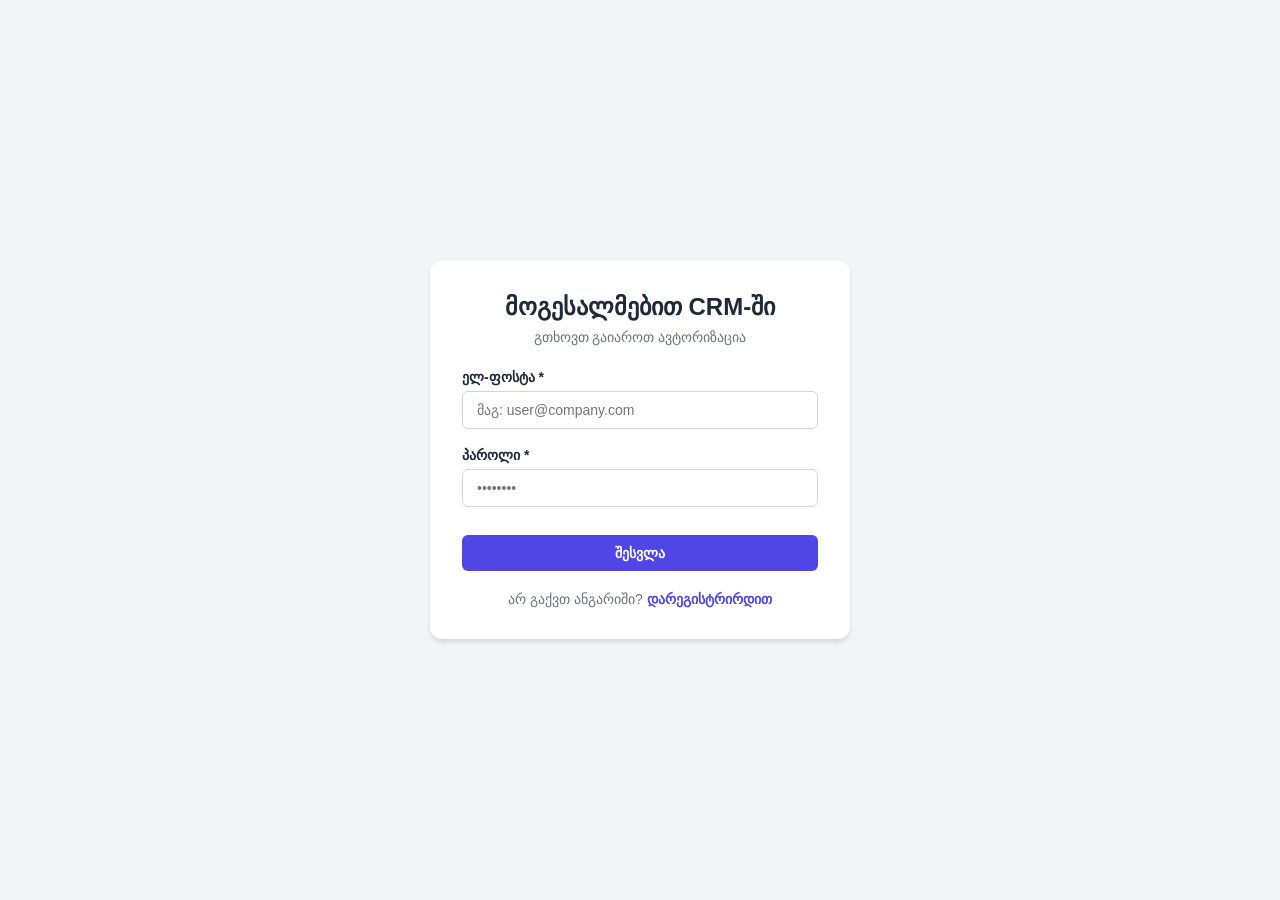
==== dashboard.html @ 5a61104a "Initial commit: Complete CRM System (day 1-5)" ====
<!DOCTYPE html>
<html lang="ka">
<head>
    <meta charset="UTF-8">
    <meta name="viewport" content="width=device-width, initial-scale=1.0">
    <title>CRM - დეშბორდი</title>
    <link rel="stylesheet" href="./css/style.css">
    <script src="./js/guard.js"></script>
</head>
<body>

    <!-- Navbar -->
    <header class="navbar">
        <div class="navbar-container">
            <h1 class="logo">CRM System</h1>
            <button onclick="logout()" class="btn btn-secondary">გასვლა</button>
        </div>
    </header>

    <!-- Main Content -->
    <main class="container">
        
        <!-- Header & Top Actions -->
        <div class="page-header flex-between">
            <h2>კლიენტების ბაზა</h2>
            <div class="action-buttons">
                <button id="reset-data-btn" class="btn btn-secondary" title="მონაცემთა საწყის მდგომარეობაში დაბრუნება">🔄 აღდგენა</button>
                <button id="export-csv-btn" class="btn btn-secondary">📥 CSV ექსპორტი</button>
                <button id="open-add-modal-btn" class="btn btn-primary">+ ახალი კლიენტი</button>
            </div>
        </div>

        <!-- Dashboard Stats Cards (სტატისტიკის ვიჯეტები) -->
        <div class="stats-grid">
            <div class="stat-card">
                <span class="stat-title">სულ კლიენტები</span>
                <span id="stat-total" class="stat-value">0</span>
            </div>
            <div class="stat-card stat-card-active">
                <span class="stat-title">Active</span>
                <span id="stat-active" class="stat-value">0</span>
            </div>
            <div class="stat-card stat-card-lead">
                <span class="stat-title">Lead</span>
                <span id="stat-lead" class="stat-value">0</span>
            </div>
            <div class="stat-card stat-card-inactive">
                <span class="stat-title">Inactive</span>
                <span id="stat-inactive" class="stat-value">0</span>
            </div>
        </div>

        <!-- Filter Bar -->
        <div class="filter-bar">
            <div class="search-box">
                <input type="text" id="search-input" placeholder="ძებნა სახელით ან ელ-ფოსტით...">
            </div>
            
            <div class="filter-box">
                <select id="status-filter" aria-label="სტატუსით ფილტრაცია">
                    <option value="all">ყველა სტატუსი</option>
                    <option value="Active">Active</option>
                    <option value="Lead">Lead</option>
                    <option value="Inactive">Inactive</option>
                </select>
            </div>
        </div>

        <!-- Loader -->
        <div id="loader" class="loader">
            <div class="spinner"></div>
            <p>მონაცემები იტვირთება...</p>
        </div>

        <!-- Table -->
        <div class="table-responsive">
            <table class="clients-table">
                <thead>
                    <tr>
                        <th class="sortable" data-sort="name">სახელი / გვარი <span class="sort-icon">⇅</span></th>
                        <th class="sortable" data-sort="email">ელ-ფოსტა <span class="sort-icon">⇅</span></th>
                        <th>ტელეფონი</th>
                        <th class="sortable" data-sort="company">კომპანია <span class="sort-icon">⇅</span></th>
                        <th class="sortable" data-sort="status">სტატუსი <span class="sort-icon">⇅</span></th>
                        <th>მოქმედება</th>
                    </tr>
                </thead>
                <tbody id="clients-tbody"></tbody>
            </table>
        </div>

        <!-- Pagination Bar -->
        <div class="pagination-container">
            <div class="pagination-info" id="pagination-info">
                გამოჩენილია 0-0 / 0-დან
            </div>
            <div class="pagination-controls">
                <button id="prev-page-btn" class="btn btn-small btn-secondary" disabled>◀ წინა</button>
                <span id="page-numbers" class="page-numbers"></span>
                <button id="next-page-btn" class="btn btn-small btn-secondary" disabled>შემდეგი ▶</button>
            </div>
        </div>

    </main>

    <!-- Modal (კლიენტის დამატება / რედაქტირება) -->
    <div id="client-modal" class="modal-overlay">
        <div class="modal-content">
            <div class="modal-header">
                <h3 id="modal-title">ახალი კლიენტის დამატება</h3>
                <button id="close-modal-btn" class="close-btn">&times;</button>
            </div>

            <form id="client-form" novalidate>
                <input type="hidden" id="client-id">

                <div class="form-group">
                    <label for="client-name">სრული სახელი *</label>
                    <input type="text" id="client-name" placeholder="გიორგი ბერიძე">
                </div>

                <div class="form-group">
                    <label for="client-email">ელ-ფოსტა *</label>
                    <input type="email" id="client-email" placeholder="giorgi@gmail.com">
                </div>

                <div class="form-group">
                    <label for="client-phone">ტელეფონი *</label>
                    <input type="text" id="client-phone" placeholder="599123456">
                </div>

                <div class="form-group">
                    <label for="client-company">კომპანია</label>
                    <input type="text" id="client-company" placeholder="შპს კომპანია">
                </div>

                <div class="form-group">
                    <label for="client-status">სტატუსი *</label>
                    <select id="client-status">
                        <option value="Active">Active</option>
                        <option value="Lead">Lead</option>
                        <option value="Inactive">Inactive</option>
                    </select>
                </div>

                <div class="modal-footer">
                    <button type="button" id="cancel-modal-btn" class="btn btn-secondary">გაუქმება</button>
                    <button type="submit" class="btn btn-primary">შენახვა</button>
                </div>
            </form>
        </div>
    </div>

    <!-- Toast Notifications Container -->
    <div id="toast-container" class="toast-container"></div>

    <script src="./js/clients.js"></script>
</body>
</html>
---- css/style.css ----
/* ==========================================
   1. BASE & RESET (საბაზისო პარამეტრები)
   ========================================== */
* {
    margin: 0;
    padding: 0;
    box-sizing: border-box;
    font-family: 'Segoe UI', Tahoma, Geneva, Verdana, sans-serif;
}

:root {
    --primary-color: #4f46e5;
    --primary-hover: #4338ca;
    --bg-color: #f3f4f6;
    --card-bg: #ffffff;
    --text-main: #1f2937;
    --text-muted: #6b7280;
    --border-color: #d1d5db;
    --error-color: #ef4444;
    --success-color: #10b981;
}

body {
    background-color: var(--bg-color);
    color: var(--text-main);
}

/* ==========================================
   2. AUTH LAYOUT (ავტორიზაციის ცენტრირება)
   ========================================== */
.auth-body {
    display: flex;
    justify-content: center;
    align-items: center;
    min-height: 100vh;
    padding: 20px;
}

.auth-container {
    width: 100%;
    max-width: 420px;
}

.auth-card {
    background: var(--card-bg);
    padding: 32px;
    border-radius: 12px;
    box-shadow: 0 4px 6px -1px rgba(0, 0, 0, 0.1), 0 2px 4px -1px rgba(0, 0, 0, 0.06);
}

.auth-header {
    text-align: center;
    margin-bottom: 24px;
}

.auth-header h2 {
    font-size: 24px;
    margin-bottom: 8px;
    color: var(--text-main);
}

.auth-header p {
    font-size: 14px;
    color: var(--text-muted);
}

/* ==========================================
   3. FORMS & INPUTS (ფორმის ელემენტები)
   ========================================== */
.form-group {
    margin-bottom: 18px;
    display: flex;
    flex-direction: column;
}

.form-group label {
    font-size: 14px;
    font-weight: 600;
    margin-bottom: 6px;
    color: var(--text-main);
}

.form-group input {
    width: 100%;
    padding: 10px 14px;
    border: 1px solid var(--border-color);
    border-radius: 6px;
    font-size: 14px;
    transition: border-color 0.2s, box-shadow 0.2s;
    outline: none;
}

.form-group input:focus {
    border-color: var(--primary-color);
    box-shadow: 0 0 0 3px rgba(79, 70, 229, 0.1);
}

/* JS-ით დამატებული Error სტილები */
.form-group input.input-error {
    border-color: var(--error-color) !important;
}

.field-error-text {
    color: var(--error-color);
    font-size: 12px;
    margin-top: 4px;
}

/* ==========================================
   4. BUTTONS (ღილაკები)
   ========================================== */
.btn {
    padding: 10px 16px;
    border: none;
    border-radius: 6px;
    font-size: 14px;
    font-weight: 600;
    cursor: pointer;
    transition: background-color 0.2s;
}

.btn-primary {
    background-color: var(--primary-color);
    color: white;
}

.btn-primary:hover {
    background-color: var(--primary-hover);
}

.btn-full {
    width: 100%;
    margin-top: 10px;
}

.auth-footer {
    text-align: center;
    margin-top: 20px;
    font-size: 14px;
    color: var(--text-muted);
}

.auth-footer a {
    color: var(--primary-color);
    text-decoration: none;
    font-weight: 600;
}

.auth-footer a:hover {
    text-decoration: underline;
}

/* ==========================================
   5. TOAST NOTIFICATIONS (მცურავი შეტყობინება)
   ========================================== */
.toast {
    position: fixed;
    top: 20px;
    right: 20px;
    padding: 12px 20px;
    border-radius: 6px;
    color: white;
    font-size: 14px;
    font-weight: 500;
    box-shadow: 0 10px 15px -3px rgba(0, 0, 0, 0.1);
    z-index: 1000;
    animation: slideIn 0.3s ease-out;
}

.toast-success {
    background-color: var(--success-color);
}

.toast-error {
    background-color: var(--error-color);
}

@keyframes slideIn {
    from {
        transform: translateX(100%);
        opacity: 0;
    }
    to {
        transform: translateX(0);
        opacity: 1;
    }
}
/* ==========================================
   NAVBAR (ზედა მენიუ)
   ========================================== */
.navbar {
    background-color: #ffffff;
    border-bottom: 1px solid #e5e7eb;
    padding: 14px 0;
}

.navbar-container {
    max-width: 1100px;
    margin: 0 auto;
    padding: 0 20px;
    display: flex;
    justify-content: space-between;
    align-items: center;
}

.navbar .logo {
    font-size: 20px;
    color: #4f46e5;
}

.btn-secondary {
    background-color: #e5e7eb;
    color: #374151;
}

.btn-secondary:hover {
    background-color: #d1d5db;
}

/* ==========================================
   TABLE & DASHBOARD (ცხრილი და დეშბორდი)
   ========================================== */
.container {
    max-width: 1100px;
    margin: 30px auto;
    padding: 0 20px;
}

.page-header {
    margin-bottom: 20px;
}

.table-responsive {
    overflow-x: auto;
    background: #ffffff;
    border-radius: 8px;
    box-shadow: 0 1px 3px rgba(0,0,0,0.1);
}

.clients-table {
    width: 100%;
    border-collapse: collapse;
    text-align: left;
}

.clients-table th, 
.clients-table td {
    padding: 14px 16px;
    border-bottom: 1px solid #e5e7eb;
    font-size: 14px;
}

.clients-table th {
    background-color: #f9fafb;
    color: #4b5563;
    font-weight: 600;
}

.clients-table tr:hover {
    background-color: #f9fafb;
}

/* Badges (სტატუსის ბეჯები) */
.badge {
    padding: 4px 10px;
    border-radius: 12px;
    font-size: 12px;
    font-weight: 600;
    display: inline-block;
}

.badge-active { background-color: #d1fae5; color: #065f46; }
.badge-inactive { background-color: #fee2e2; color: #991b1b; }
.badge-lead { background-color: #fef3c7; color: #92400e; }

/* Loader (ჩატვირთვის ანიმაცია) */
.loader {
    display: flex;
    flex-direction: column;
    align-items: center;
    justify-content: center;
    padding: 40px;
    gap: 12px;
    color: #4f46e5;
}

.spinner {
    width: 32px;
    height: 32px;
    border: 3px solid #e5e7eb;
    border-top-color: #4f46e5;
    border-radius: 50%;
    animation: spin 0.8s linear infinite;
}

@keyframes spin {
    to { transform: rotate(360deg); }
}

.btn-icon {
    background: none;
    border: none;
    cursor: pointer;
    font-size: 16px;
}
/* ==========================================
   FILTER BAR & MODAL (დღე 3 სტილები)
   ========================================== */

.flex-between {
    display: flex;
    justify-content: space-between;
    align-items: center;
}

/* ფილტრების ზოლი */
.filter-bar {
    display: flex;
    gap: 15px;
    margin-bottom: 20px;
    background: #ffffff;
    padding: 15px;
    border-radius: 8px;
    box-shadow: 0 1px 3px rgba(0,0,0,0.05);
}

.search-box { flex: 1; }
.search-box input, 
.filter-box select {
    width: 100%;
    padding: 10px 12px;
    border: 1px solid #d1d5db;
    border-radius: 6px;
    font-size: 14px;
}

/* Modal-ის სტილები */
.modal-overlay {
    position: fixed;
    top: 0;
    left: 0;
    width: 100%;
    height: 100%;
    background: rgba(0, 0, 0, 0.5);
    display: none;
    align-items: center;
    justify-content: center;
    z-index: 1000;
}

.modal-overlay.active {
    display: flex;
}

.modal-content {
    background: #ffffff;
    width: 100%;
    max-width: 450px;
    border-radius: 8px;
    padding: 24px;
    box-shadow: 0 10px 25px rgba(0,0,0,0.15);
}

.modal-header {
    display: flex;
    justify-content: space-between;
    align-items: center;
    margin-bottom: 20px;
}

.close-btn {
    background: none;
    border: none;
    font-size: 22px;
    cursor: pointer;
    color: #6b7280;
}

.modal-footer {
    display: flex;
    justify-content: flex-end;
    gap: 10px;
    margin-top: 20px;
}
/* ==========================================
   PAGINATION, SORTING & TOASTS (დღე 4)
   ========================================== */

/* პაგინაცია */
.pagination-container {
    display: flex;
    justify-content: space-between;
    align-items: center;
    margin-top: 20px;
    background: #ffffff;
    padding: 12px 16px;
    border-radius: 8px;
    box-shadow: 0 1px 3px rgba(0,0,0,0.05);
}

.pagination-info {
    font-size: 14px;
    color: #4b5563;
}

.pagination-controls {
    display: flex;
    align-items: center;
    gap: 8px;
}

.btn-small {
    padding: 6px 12px;
    font-size: 13px;
}

.page-numbers {
    display: flex;
    gap: 4px;
}

.btn-page {
    border: 1px solid #d1d5db;
    background: #ffffff;
    color: #374151;
    padding: 5px 10px;
    border-radius: 4px;
    cursor: pointer;
    font-size: 13px;
}

.btn-page.active {
    background: #4f46e5;
    color: #ffffff;
    border-color: #4f46e5;
}

.btn-page:hover:not(.active) {
    background: #f3f4f6;
}

/* დახარისხებადი სვეტები */
th.sortable {
    cursor: pointer;
    -webkit-user-select: none; /* Safari / Chrome */
    -moz-user-select: none;    /* Firefox */
    -ms-user-select: none;     /* IE / Edge */
    user-select: none;
}

th.sortable:hover {
    background-color: #f3f4f6;
}

.sort-icon {
    font-size: 12px;
    margin-left: 4px;
    color: #9ca3af;
}

th.sorted .sort-icon {
    color: #4f46e5;
}

/* Toast შეტყობინებები */
.toast-container {
    position: fixed;
    bottom: 20px;
    right: 20px;
    display: flex;
    flex-direction: column;
    gap: 10px;
    z-index: 2000;
}

.toast {
    padding: 12px 20px;
    border-radius: 6px;
    color: #ffffff;
    font-size: 14px;
    font-weight: 500;
    box-shadow: 0 4px 12px rgba(0,0,0,0.15);
    animation: slideIn 0.3s ease-out forwards;
}

.toast-success { background-color: #10b981; }
.toast-error { background-color: #ef4444; }

.toast.fade-out {
    opacity: 0;
    transform: translateY(10px);
    transition: opacity 0.3s, transform 0.3s;
}

@keyframes slideIn {
    from { transform: translateX(100%); opacity: 0; }
    to { transform: translateX(0); opacity: 1; }
}
/* ==========================================
   STATS CARDS & TOP ACTIONS (დღე 5)
   ========================================== */

.action-buttons {
    display: flex;
    gap: 10px;
}

/* სტატისტიკური ბარათების ბადე (Grid) */
.stats-grid {
    display: grid;
    grid-template-columns: repeat(auto-fit, minmax(200px, 1fr));
    gap: 15px;
    margin-bottom: 20px;
}

.stat-card {
    background: #ffffff;
    padding: 16px 20px;
    border-radius: 8px;
    box-shadow: 0 1px 3px rgba(0,0,0,0.05);
    border-left: 4px solid #4f46e5;
    display: flex;
    flex-direction: column;
    gap: 6px;
}

.stat-card-active { border-left-color: #10b981; }
.stat-card-lead { border-left-color: #f59e0b; }
.stat-card-inactive { border-left-color: #ef4444; }

.stat-title {
    font-size: 13px;
    color: #6b7280;
    font-weight: 500;
}

.stat-value {
    font-size: 24px;
    font-weight: 700;
    color: #111827;
}
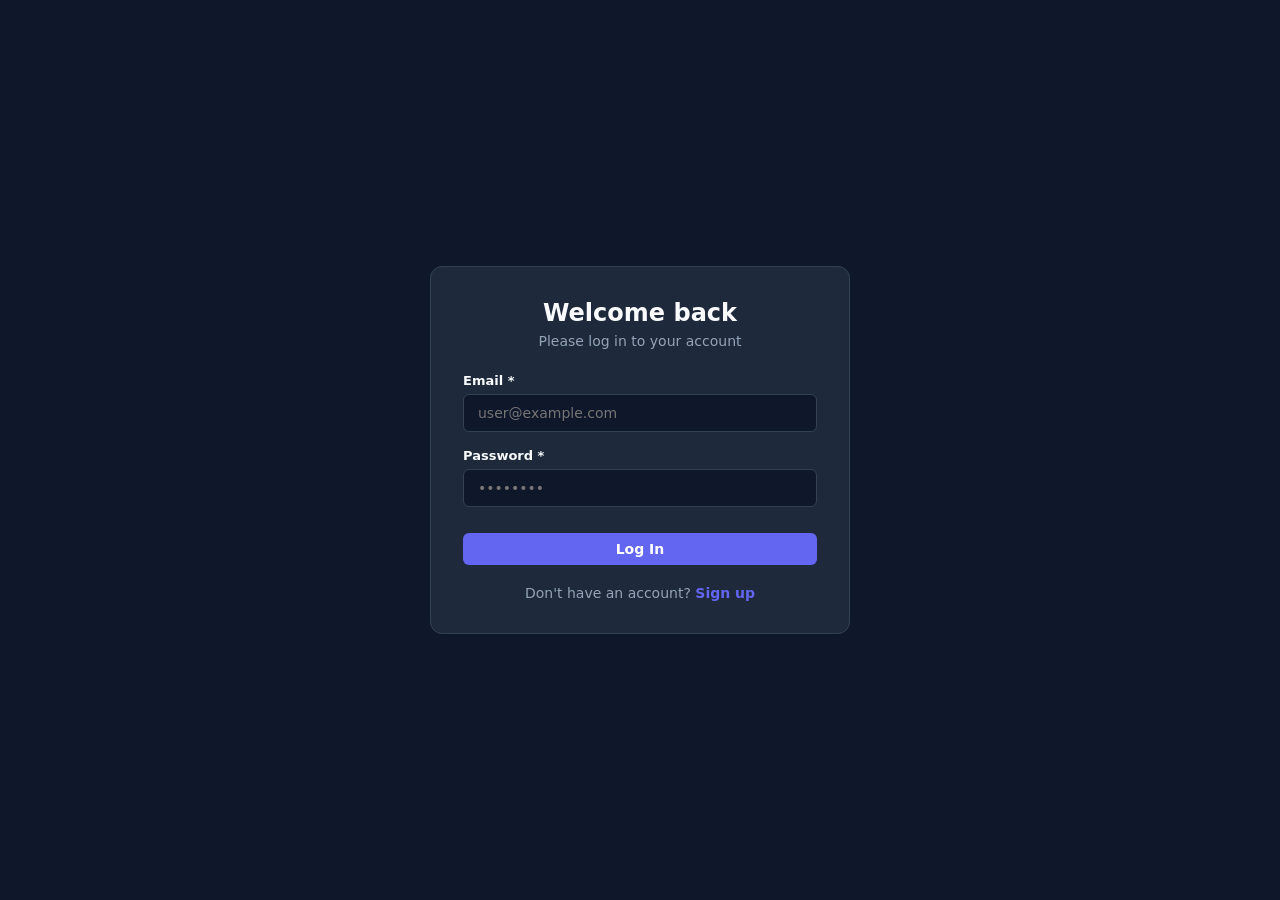
==== commit de4581ca: "feat: complete 5-page CRM structure with profile page, dashboard stats and CSV export" ====
--- a/dashboard.html
+++ b/dashboard.html
@@ -1,159 +1,151 @@
-<!DOCTYPE html>
-<html lang="ka">
-<head>
-    <meta charset="UTF-8">
-    <meta name="viewport" content="width=device-width, initial-scale=1.0">
-    <title>CRM - დეშბორდი</title>
-    <link rel="stylesheet" href="./css/style.css">
-    <script src="./js/guard.js"></script>
-</head>
-<body>
-
-    <!-- Navbar -->
+<!doctype html>
+<html lang="en">
+  <head>
+    <meta charset="UTF-8" />
+    <meta name="viewport" content="width=device-width, initial-scale=1.0" />
+    <title>10X CRM - Dashboard</title>
+    <link rel="stylesheet" href="css/style.css" />
+    <script src="js/guard.js"></script>
+  </head>
+  <body>
+    <!-- Navbar (P0) -->
     <header class="navbar">
-        <div class="navbar-container">
-            <h1 class="logo">CRM System</h1>
-            <button onclick="logout()" class="btn btn-secondary">გასვლა</button>
+      <div class="navbar-container">
+        <a href="dashboard.html" class="logo">10X CRM</a>
+        <nav class="nav-links">
+          <a href="dashboard.html" class="nav-item active">Dashboard</a>
+          <a href="clients.html" class="nav-item">Clients</a>
+          <a href="profile.html" class="nav-item">Profile</a>
+        </nav>
+        <div class="nav-actions">
+          <button id="theme-toggle-btn" class="btn btn-secondary btn-icon-text">
+            🌓 Theme
+          </button>
+          <button onclick="logout()" class="btn btn-secondary">Logout</button>
         </div>
+      </div>
     </header>
 
-    <!-- Main Content -->
     <main class="container">
-        
-        <!-- Header & Top Actions -->
-        <div class="page-header flex-between">
-            <h2>კლიენტების ბაზა</h2>
-            <div class="action-buttons">
-                <button id="reset-data-btn" class="btn btn-secondary" title="მონაცემთა საწყის მდგომარეობაში დაბრუნება">🔄 აღდგენა</button>
-                <button id="export-csv-btn" class="btn btn-secondary">📥 CSV ექსპორტი</button>
-                <button id="open-add-modal-btn" class="btn btn-primary">+ ახალი კლიენტი</button>
-            </div>
+      <!-- P3.1 Welcome Bar & Top Actions -->
+      <div class="welcome-bar flex-between">
+        <div>
+          <h2 id="welcome-message">Welcome back!</h2>
+          <div class="live-clock" id="live-clock">--/--/---- --:--:--</div>
+        </div>
+        <!-- აღდგენისა და ექსპორტის ღილაკები -->
+        <div class="action-buttons flex-align-center">
+          <button
+            id="reset-data-btn"
+            class="btn btn-secondary"
+            title="მონაცემთა აღდგენა"
+          >
+            🔄 აღდგენა
+          </button>
+          <button id="export-csv-btn" class="btn btn-secondary">
+            📥 CSV ექსპორტი
+          </button>
+        </div>
+      </div>
+
+      <!-- P3.2 Stat Cards -->
+      <div class="stats-grid">
+        <div class="stat-card">
+          <span class="stat-title">Total Clients</span>
+          <span id="stat-total" class="stat-value">0</span>
+        </div>
+        <div class="stat-card stat-card-active">
+          <span class="stat-title">Active Deals</span>
+          <span id="stat-active-deals" class="stat-value">0</span>
+        </div>
+        <div class="stat-card stat-card-won">
+          <span class="stat-title">Won Revenue</span>
+          <span id="stat-won-revenue" class="stat-value">$0</span>
+        </div>
+        <div class="stat-card stat-card-new">
+          <span class="stat-title">New This Week</span>
+          <span id="stat-new-this-week" class="stat-value">0</span>
+        </div>
+      </div>
+
+      <!-- P3.3 Pipeline Overview -->
+      <section class="dashboard-section">
+        <h3>Pipeline Overview</h3>
+        <div class="pipeline-overview-grid" id="pipeline-overview">
+          <div class="pipeline-box lead">
+            <span class="pipeline-label">Lead</span>
+            <span class="pipeline-count" id="pipe-lead">0</span>
+          </div>
+          <div class="pipeline-box contacted">
+            <span class="pipeline-label">Contacted</span>
+            <span class="pipeline-count" id="pipe-contacted">0</span>
+          </div>
+          <div class="pipeline-box won">
+            <span class="pipeline-label">Won</span>
+            <span class="pipeline-count" id="pipe-won">0</span>
+          </div>
+          <div class="pipeline-box lost">
+            <span class="pipeline-label">Lost</span>
+            <span class="pipeline-count" id="pipe-lost">0</span>
+          </div>
+        </div>
+      </section>
+
+      <!-- P3.4 Recent Clients + პაგინაცია -->
+      <section class="dashboard-section">
+        <div class="section-header flex-between">
+          <h3>Clients List</h3>
+          <a href="clients.html" class="link-btn">View all clients →</a>
         </div>
 
-        <!-- Dashboard Stats Cards (სტატისტიკის ვიჯეტები) -->
-        <div class="stats-grid">
-            <div class="stat-card">
-                <span class="stat-title">სულ კლიენტები</span>
-                <span id="stat-total" class="stat-value">0</span>
-            </div>
-            <div class="stat-card stat-card-active">
-                <span class="stat-title">Active</span>
-                <span id="stat-active" class="stat-value">0</span>
-            </div>
-            <div class="stat-card stat-card-lead">
-                <span class="stat-title">Lead</span>
-                <span id="stat-lead" class="stat-value">0</span>
-            </div>
-            <div class="stat-card stat-card-inactive">
-                <span class="stat-title">Inactive</span>
-                <span id="stat-inactive" class="stat-value">0</span>
-            </div>
+        <div class="table-responsive">
+          <table class="clients-table">
+            <thead>
+              <tr>
+                <th>Client</th>
+                <th>Company</th>
+                <th>Status</th>
+                <th>Added Date</th>
+              </tr>
+            </thead>
+            <tbody id="recent-clients-tbody">
+              <tr>
+                <td colspan="4" class="text-center">Loading clients...</td>
+              </tr>
+            </tbody>
+          </table>
         </div>
 
-        <!-- Filter Bar -->
-        <div class="filter-bar">
-            <div class="search-box">
-                <input type="text" id="search-input" placeholder="ძებნა სახელით ან ელ-ფოსტით...">
-            </div>
-            
-            <div class="filter-box">
-                <select id="status-filter" aria-label="სტატუსით ფილტრაცია">
-                    <option value="all">ყველა სტატუსი</option>
-                    <option value="Active">Active</option>
-                    <option value="Lead">Lead</option>
-                    <option value="Inactive">Inactive</option>
-                </select>
-            </div>
+        <!-- პაგინაციის ბარი (1, 2, ▶ გვერდები) -->
+        <div class="pagination-container flex-between margin-top-10">
+          <div class="pagination-info" id="pagination-info">
+            გამოჩენილია 0-0 / 0-დან
+          </div>
+          <div class="pagination-controls flex-align-center">
+            <button
+              id="prev-page-btn"
+              class="btn btn-small btn-secondary"
+              disabled
+            >
+              ◀ წინა
+            </button>
+            <span
+              id="page-numbers"
+              class="page-numbers flex-align-center"
+            ></span>
+            <button
+              id="next-page-btn"
+              class="btn btn-small btn-secondary"
+              disabled
+            >
+              შემდეგი ▶
+            </button>
+          </div>
         </div>
-
-        <!-- Loader -->
-        <div id="loader" class="loader">
-            <div class="spinner"></div>
-            <p>მონაცემები იტვირთება...</p>
-        </div>
-
-        <!-- Table -->
-        <div class="table-responsive">
-            <table class="clients-table">
-                <thead>
-                    <tr>
-                        <th class="sortable" data-sort="name">სახელი / გვარი <span class="sort-icon">⇅</span></th>
-                        <th class="sortable" data-sort="email">ელ-ფოსტა <span class="sort-icon">⇅</span></th>
-                        <th>ტელეფონი</th>
-                        <th class="sortable" data-sort="company">კომპანია <span class="sort-icon">⇅</span></th>
-                        <th class="sortable" data-sort="status">სტატუსი <span class="sort-icon">⇅</span></th>
-                        <th>მოქმედება</th>
-                    </tr>
-                </thead>
-                <tbody id="clients-tbody"></tbody>
-            </table>
-        </div>
-
-        <!-- Pagination Bar -->
-        <div class="pagination-container">
-            <div class="pagination-info" id="pagination-info">
-                გამოჩენილია 0-0 / 0-დან
-            </div>
-            <div class="pagination-controls">
-                <button id="prev-page-btn" class="btn btn-small btn-secondary" disabled>◀ წინა</button>
-                <span id="page-numbers" class="page-numbers"></span>
-                <button id="next-page-btn" class="btn btn-small btn-secondary" disabled>შემდეგი ▶</button>
-            </div>
-        </div>
-
+      </section>
     </main>
 
-    <!-- Modal (კლიენტის დამატება / რედაქტირება) -->
-    <div id="client-modal" class="modal-overlay">
-        <div class="modal-content">
-            <div class="modal-header">
-                <h3 id="modal-title">ახალი კლიენტის დამატება</h3>
-                <button id="close-modal-btn" class="close-btn">&times;</button>
-            </div>
-
-            <form id="client-form" novalidate>
-                <input type="hidden" id="client-id">
-
-                <div class="form-group">
-                    <label for="client-name">სრული სახელი *</label>
-                    <input type="text" id="client-name" placeholder="გიორგი ბერიძე">
-                </div>
-
-                <div class="form-group">
-                    <label for="client-email">ელ-ფოსტა *</label>
-                    <input type="email" id="client-email" placeholder="giorgi@gmail.com">
-                </div>
-
-                <div class="form-group">
-                    <label for="client-phone">ტელეფონი *</label>
-                    <input type="text" id="client-phone" placeholder="599123456">
-                </div>
-
-                <div class="form-group">
-                    <label for="client-company">კომპანია</label>
-                    <input type="text" id="client-company" placeholder="შპს კომპანია">
-                </div>
-
-                <div class="form-group">
-                    <label for="client-status">სტატუსი *</label>
-                    <select id="client-status">
-                        <option value="Active">Active</option>
-                        <option value="Lead">Lead</option>
-                        <option value="Inactive">Inactive</option>
-                    </select>
-                </div>
-
-                <div class="modal-footer">
-                    <button type="button" id="cancel-modal-btn" class="btn btn-secondary">გაუქმება</button>
-                    <button type="submit" class="btn btn-primary">შენახვა</button>
-                </div>
-            </form>
-        </div>
-    </div>
-
-    <!-- Toast Notifications Container -->
     <div id="toast-container" class="toast-container"></div>
-
-    <script src="./js/clients.js"></script>
-</body>
-</html>+    <script src="js/dashboard.js"></script>
+  </body>
+</html>
--- a/css/style.css
+++ b/css/style.css
@@ -1,541 +1,618 @@
 /* ==========================================
-   1. BASE & RESET (საბაზისო პარამეტრები)
+   1. BASE & CSS VARIABLES (Dark Default)
    ========================================== */
 * {
-    margin: 0;
-    padding: 0;
-    box-sizing: border-box;
-    font-family: 'Segoe UI', Tahoma, Geneva, Verdana, sans-serif;
+  margin: 0;
+  padding: 0;
+  box-sizing: border-box;
+  font-family:
+    "Segoe UI",
+    system-ui,
+    -apple-system,
+    sans-serif;
 }
 
 :root {
-    --primary-color: #4f46e5;
-    --primary-hover: #4338ca;
-    --bg-color: #f3f4f6;
-    --card-bg: #ffffff;
-    --text-main: #1f2937;
-    --text-muted: #6b7280;
-    --border-color: #d1d5db;
-    --error-color: #ef4444;
-    --success-color: #10b981;
+  --bg-color: #0f172a;
+  --card-bg: #1e293b;
+  --text-main: #f8fafc;
+  --text-muted: #94a3b8;
+  --border-color: #334155;
+  --primary-color: #6366f1;
+  --primary-hover: #4f46e5;
+  --error-color: #ef4444;
+  --success-color: #10b981;
+  --warning-color: #f59e0b;
+  --input-bg: #0f172a;
+}
+
+body.light-theme {
+  --bg-color: #f8fafc;
+  --card-bg: #ffffff;
+  --text-main: #0f172a;
+  --text-muted: #64748b;
+  --border-color: #e2e8f0;
+  --primary-color: #4f46e5;
+  --primary-hover: #4338ca;
+  --input-bg: #ffffff;
 }
 
 body {
-    background-color: var(--bg-color);
-    color: var(--text-main);
+  background-color: var(--bg-color);
+  color: var(--text-main);
+  min-height: 100vh;
+  transition:
+    background-color 0.2s,
+    color 0.2s;
+}
+
+/* Container */
+.container {
+  max-width: 1100px;
+  margin: 30px auto;
+  padding: 0 20px;
+}
+.max-width-small {
+  max-width: 600px;
+}
+.flex-between {
+  display: flex;
+  justify-content: space-between;
+  align-items: center;
+}
+.flex-align-center {
+  display: flex;
+  align-items: center;
+  gap: 15px;
+}
+.text-center {
+  text-align: center;
+}
+.text-muted {
+  color: var(--text-muted);
+}
+.text-small {
+  font-size: 13px;
+}
+.margin-bottom-10 {
+  margin-bottom: 10px;
 }
 
 /* ==========================================
-   2. AUTH LAYOUT (ავტორიზაციის ცენტრირება)
-   ========================================== */
-.auth-body {
-    display: flex;
-    justify-content: center;
-    align-items: center;
-    min-height: 100vh;
-    padding: 20px;
-}
-
-.auth-container {
-    width: 100%;
-    max-width: 420px;
-}
-
-.auth-card {
-    background: var(--card-bg);
-    padding: 32px;
-    border-radius: 12px;
-    box-shadow: 0 4px 6px -1px rgba(0, 0, 0, 0.1), 0 2px 4px -1px rgba(0, 0, 0, 0.06);
-}
-
-.auth-header {
-    text-align: center;
-    margin-bottom: 24px;
-}
-
-.auth-header h2 {
-    font-size: 24px;
-    margin-bottom: 8px;
-    color: var(--text-main);
-}
-
-.auth-header p {
-    font-size: 14px;
-    color: var(--text-muted);
-}
-
-/* ==========================================
-   3. FORMS & INPUTS (ფორმის ელემენტები)
-   ========================================== */
-.form-group {
-    margin-bottom: 18px;
-    display: flex;
-    flex-direction: column;
-}
-
-.form-group label {
-    font-size: 14px;
-    font-weight: 600;
-    margin-bottom: 6px;
-    color: var(--text-main);
-}
-
-.form-group input {
-    width: 100%;
-    padding: 10px 14px;
-    border: 1px solid var(--border-color);
-    border-radius: 6px;
-    font-size: 14px;
-    transition: border-color 0.2s, box-shadow 0.2s;
-    outline: none;
-}
-
-.form-group input:focus {
-    border-color: var(--primary-color);
-    box-shadow: 0 0 0 3px rgba(79, 70, 229, 0.1);
-}
-
-/* JS-ით დამატებული Error სტილები */
-.form-group input.input-error {
-    border-color: var(--error-color) !important;
-}
-
-.field-error-text {
-    color: var(--error-color);
-    font-size: 12px;
-    margin-top: 4px;
-}
-
-/* ==========================================
-   4. BUTTONS (ღილაკები)
-   ========================================== */
-.btn {
-    padding: 10px 16px;
-    border: none;
-    border-radius: 6px;
-    font-size: 14px;
-    font-weight: 600;
-    cursor: pointer;
-    transition: background-color 0.2s;
-}
-
-.btn-primary {
-    background-color: var(--primary-color);
-    color: white;
-}
-
-.btn-primary:hover {
-    background-color: var(--primary-hover);
-}
-
-.btn-full {
-    width: 100%;
-    margin-top: 10px;
-}
-
-.auth-footer {
-    text-align: center;
-    margin-top: 20px;
-    font-size: 14px;
-    color: var(--text-muted);
-}
-
-.auth-footer a {
-    color: var(--primary-color);
-    text-decoration: none;
-    font-weight: 600;
-}
-
-.auth-footer a:hover {
-    text-decoration: underline;
-}
-
-/* ==========================================
-   5. TOAST NOTIFICATIONS (მცურავი შეტყობინება)
-   ========================================== */
-.toast {
-    position: fixed;
-    top: 20px;
-    right: 20px;
-    padding: 12px 20px;
-    border-radius: 6px;
-    color: white;
-    font-size: 14px;
-    font-weight: 500;
-    box-shadow: 0 10px 15px -3px rgba(0, 0, 0, 0.1);
-    z-index: 1000;
-    animation: slideIn 0.3s ease-out;
-}
-
-.toast-success {
-    background-color: var(--success-color);
-}
-
-.toast-error {
-    background-color: var(--error-color);
-}
-
-@keyframes slideIn {
-    from {
-        transform: translateX(100%);
-        opacity: 0;
-    }
-    to {
-        transform: translateX(0);
-        opacity: 1;
-    }
-}
-/* ==========================================
-   NAVBAR (ზედა მენიუ)
+   2. NAVBAR
    ========================================== */
 .navbar {
-    background-color: #ffffff;
-    border-bottom: 1px solid #e5e7eb;
-    padding: 14px 0;
+  background-color: var(--card-bg);
+  border-bottom: 1px solid var(--border-color);
+  padding: 14px 0;
 }
 
 .navbar-container {
-    max-width: 1100px;
-    margin: 0 auto;
-    padding: 0 20px;
-    display: flex;
-    justify-content: space-between;
-    align-items: center;
-}
-
-.navbar .logo {
-    font-size: 20px;
-    color: #4f46e5;
-}
-
+  max-width: 1100px;
+  margin: 0 auto;
+  padding: 0 20px;
+  display: flex;
+  justify-content: space-between;
+  align-items: center;
+}
+
+.logo {
+  font-size: 20px;
+  font-weight: 700;
+  color: var(--primary-color);
+  text-decoration: none;
+}
+
+.nav-links {
+  display: flex;
+  gap: 20px;
+}
+
+.nav-item {
+  color: var(--text-muted);
+  text-decoration: none;
+  font-weight: 500;
+  padding: 6px 12px;
+  border-radius: 6px;
+  transition:
+    color 0.2s,
+    background-color 0.2s;
+}
+
+.nav-item:hover,
+.nav-item.active {
+  color: var(--text-main);
+  background-color: rgba(99, 102, 241, 0.1);
+}
+
+.nav-actions {
+  display: flex;
+  gap: 10px;
+}
+
+/* Buttons */
+.btn {
+  padding: 8px 16px;
+  border: none;
+  border-radius: 6px;
+  font-size: 14px;
+  font-weight: 600;
+  cursor: pointer;
+  transition:
+    background-color 0.2s,
+    transform 0.1s;
+}
+.btn:active {
+  transform: scale(0.98);
+}
+.btn-primary {
+  background-color: var(--primary-color);
+  color: #ffffff;
+}
+.btn-primary:hover {
+  background-color: var(--primary-hover);
+}
 .btn-secondary {
-    background-color: #e5e7eb;
-    color: #374151;
-}
-
+  background-color: var(--border-color);
+  color: var(--text-main);
+}
 .btn-secondary:hover {
-    background-color: #d1d5db;
-}
-
-/* ==========================================
-   TABLE & DASHBOARD (ცხრილი და დეშბორდი)
-   ========================================== */
-.container {
-    max-width: 1100px;
-    margin: 30px auto;
-    padding: 0 20px;
-}
-
-.page-header {
-    margin-bottom: 20px;
-}
-
+  opacity: 0.9;
+}
+.btn-danger {
+  background-color: var(--error-color);
+  color: #ffffff;
+}
+.btn-full {
+  width: 100%;
+  margin-top: 10px;
+}
+.btn-icon {
+  background: none;
+  border: none;
+  cursor: pointer;
+  font-size: 16px;
+  padding: 4px;
+}
+.link-btn {
+  color: var(--primary-color);
+  text-decoration: none;
+  font-weight: 600;
+  font-size: 14px;
+}
+.link-btn:hover {
+  text-decoration: underline;
+}
+
+/* Auth Layout */
+.auth-body {
+  display: flex;
+  justify-content: center;
+  align-items: center;
+  min-height: 100vh;
+  padding: 20px;
+}
+.auth-container {
+  width: 100%;
+  max-width: 420px;
+}
+.auth-card {
+  background: var(--card-bg);
+  padding: 32px;
+  border-radius: 12px;
+  border: 1px solid var(--border-color);
+}
+.auth-header {
+  text-align: center;
+  margin-bottom: 24px;
+}
+.auth-header h2 {
+  font-size: 24px;
+  margin-bottom: 6px;
+}
+.auth-header p {
+  font-size: 14px;
+  color: var(--text-muted);
+}
+.auth-footer {
+  text-align: center;
+  margin-top: 20px;
+  font-size: 14px;
+  color: var(--text-muted);
+}
+.auth-footer a {
+  color: var(--primary-color);
+  text-decoration: none;
+  font-weight: 600;
+}
+
+/* Forms & Inputs */
+.form-group {
+  margin-bottom: 16px;
+  display: flex;
+  flex-direction: column;
+}
+.form-group label {
+  font-size: 13px;
+  font-weight: 600;
+  margin-bottom: 6px;
+}
+.form-group input,
+.form-group select,
+.search-box input,
+.sort-box select {
+  padding: 10px 14px;
+  background-color: var(--input-bg);
+  color: var(--text-main);
+  border: 1px solid var(--border-color);
+  border-radius: 6px;
+  font-size: 14px;
+  outline: none;
+}
+.form-group input:focus,
+.form-group select:focus,
+.search-box input:focus {
+  border-color: var(--primary-color);
+}
+input.input-error {
+  border-color: var(--error-color) !important;
+}
+.field-error-text {
+  color: var(--error-color);
+  font-size: 12px;
+  margin-top: 4px;
+}
+
+/* Dashboard Widgets */
+.welcome-bar {
+  background: var(--card-bg);
+  padding: 20px;
+  border-radius: 8px;
+  border: 1px solid var(--border-color);
+  margin-bottom: 20px;
+  display: flex;
+  justify-content: space-between;
+  align-items: center;
+}
+.live-clock {
+  font-size: 14px;
+  font-weight: 600;
+  color: var(--primary-color);
+}
+
+.stats-grid {
+  display: grid;
+  grid-template-columns: repeat(auto-fit, minmax(220px, 1fr));
+  gap: 16px;
+  margin-bottom: 24px;
+}
+.stat-card {
+  background: var(--card-bg);
+  padding: 18px 20px;
+  border-radius: 8px;
+  border: 1px solid var(--border-color);
+  border-left: 4px solid var(--primary-color);
+  display: flex;
+  flex-direction: column;
+  gap: 6px;
+}
+.stat-card-active {
+  border-left-color: #3b82f6;
+}
+.stat-card-won {
+  border-left-color: var(--success-color);
+}
+.stat-card-new {
+  border-left-color: var(--warning-color);
+}
+.stat-title {
+  font-size: 13px;
+  color: var(--text-muted);
+  font-weight: 500;
+}
+.stat-value {
+  font-size: 24px;
+  font-weight: 700;
+}
+
+.dashboard-section {
+  margin-bottom: 30px;
+}
+.dashboard-section h3 {
+  margin-bottom: 14px;
+  font-size: 18px;
+}
+
+.pipeline-overview-grid {
+  display: grid;
+  grid-template-columns: repeat(auto-fit, minmax(180px, 1fr));
+  gap: 12px;
+}
+.pipeline-box {
+  background: var(--card-bg);
+  padding: 16px;
+  border-radius: 8px;
+  border: 1px solid var(--border-color);
+  display: flex;
+  justify-content: space-between;
+  align-items: center;
+}
+.pipeline-label {
+  font-size: 14px;
+  font-weight: 600;
+}
+.pipeline-count {
+  font-size: 18px;
+  font-weight: 700;
+  color: var(--primary-color);
+}
+
+/* Table */
 .table-responsive {
-    overflow-x: auto;
-    background: #ffffff;
-    border-radius: 8px;
-    box-shadow: 0 1px 3px rgba(0,0,0,0.1);
-}
-
+  overflow-x: auto;
+  background: var(--card-bg);
+  border-radius: 8px;
+  border: 1px solid var(--border-color);
+}
 .clients-table {
-    width: 100%;
-    border-collapse: collapse;
-    text-align: left;
-}
-
-.clients-table th, 
+  width: 100%;
+  border-collapse: collapse;
+  text-align: left;
+}
+.clients-table th,
 .clients-table td {
-    padding: 14px 16px;
-    border-bottom: 1px solid #e5e7eb;
-    font-size: 14px;
-}
-
+  padding: 12px 16px;
+  border-bottom: 1px solid var(--border-color);
+  font-size: 14px;
+}
 .clients-table th {
-    background-color: #f9fafb;
-    color: #4b5563;
-    font-weight: 600;
-}
-
-.clients-table tr:hover {
-    background-color: #f9fafb;
-}
-
-/* Badges (სტატუსის ბეჯები) */
+  background: rgba(0, 0, 0, 0.05);
+  color: var(--text-muted);
+}
+
+/* Badges */
 .badge {
-    padding: 4px 10px;
-    border-radius: 12px;
-    font-size: 12px;
-    font-weight: 600;
-    display: inline-block;
-}
-
-.badge-active { background-color: #d1fae5; color: #065f46; }
-.badge-inactive { background-color: #fee2e2; color: #991b1b; }
-.badge-lead { background-color: #fef3c7; color: #92400e; }
-
-/* Loader (ჩატვირთვის ანიმაცია) */
-.loader {
-    display: flex;
-    flex-direction: column;
-    align-items: center;
-    justify-content: center;
-    padding: 40px;
-    gap: 12px;
-    color: #4f46e5;
-}
-
-.spinner {
-    width: 32px;
-    height: 32px;
-    border: 3px solid #e5e7eb;
-    border-top-color: #4f46e5;
-    border-radius: 50%;
-    animation: spin 0.8s linear infinite;
-}
-
-@keyframes spin {
-    to { transform: rotate(360deg); }
-}
-
-.btn-icon {
-    background: none;
-    border: none;
-    cursor: pointer;
-    font-size: 16px;
-}
-/* ==========================================
-   FILTER BAR & MODAL (დღე 3 სტილები)
-   ========================================== */
-
-.flex-between {
-    display: flex;
-    justify-content: space-between;
-    align-items: center;
-}
-
-/* ფილტრების ზოლი */
-.filter-bar {
-    display: flex;
-    gap: 15px;
-    margin-bottom: 20px;
-    background: #ffffff;
-    padding: 15px;
-    border-radius: 8px;
-    box-shadow: 0 1px 3px rgba(0,0,0,0.05);
-}
-
-.search-box { flex: 1; }
-.search-box input, 
-.filter-box select {
-    width: 100%;
-    padding: 10px 12px;
-    border: 1px solid #d1d5db;
-    border-radius: 6px;
-    font-size: 14px;
-}
-
-/* Modal-ის სტილები */
+  padding: 4px 10px;
+  border-radius: 12px;
+  font-size: 12px;
+  font-weight: 600;
+  display: inline-block;
+}
+.badge-lead {
+  background: rgba(245, 158, 11, 0.15);
+  color: #f59e0b;
+}
+.badge-contacted {
+  background: rgba(59, 130, 246, 0.15);
+  color: #3b82f6;
+}
+.badge-won {
+  background: rgba(16, 185, 129, 0.15);
+  color: #10b981;
+}
+.badge-lost {
+  background: rgba(239, 68, 68, 0.15);
+  color: #ef4444;
+}
+
+/* Toolbar & Chips */
+.toolbar {
+  display: flex;
+  flex-wrap: wrap;
+  gap: 15px;
+  margin-bottom: 20px;
+  align-items: center;
+}
+.search-box {
+  flex: 1;
+  min-width: 240px;
+}
+.search-box input {
+  width: 100%;
+}
+.filter-chips {
+  display: flex;
+  gap: 8px;
+}
+.chip {
+  background: var(--card-bg);
+  color: var(--text-muted);
+  border: 1px solid var(--border-color);
+  padding: 6px 14px;
+  border-radius: 16px;
+  font-size: 13px;
+  cursor: pointer;
+}
+.chip.active {
+  background: var(--primary-color);
+  color: #ffffff;
+  border-color: var(--primary-color);
+}
+
+/* Clients Grid / Cards */
+.clients-list-grid {
+  display: grid;
+  grid-template-columns: repeat(auto-fill, minmax(320px, 1fr));
+  gap: 16px;
+}
+.client-card {
+  background: var(--card-bg);
+  border: 1px solid var(--border-color);
+  border-radius: 8px;
+  padding: 18px;
+  display: flex;
+  flex-direction: column;
+  justify-content: space-between;
+  gap: 12px;
+  cursor: pointer;
+  transition: border-color 0.2s;
+}
+.client-card:hover {
+  border-color: var(--primary-color);
+}
+.client-card-header {
+  display: flex;
+  gap: 12px;
+  align-items: center;
+}
+.avatar-img {
+  width: 48px;
+  height: 48px;
+  border-radius: 50%;
+  object-fit: cover;
+  background: var(--border-color);
+}
+.client-card-footer {
+  display: flex;
+  justify-content: space-between;
+  align-items: center;
+  border-top: 1px solid var(--border-color);
+  padding-top: 10px;
+}
+
+/* Modals */
 .modal-overlay {
-    position: fixed;
-    top: 0;
-    left: 0;
-    width: 100%;
-    height: 100%;
-    background: rgba(0, 0, 0, 0.5);
-    display: none;
-    align-items: center;
-    justify-content: center;
-    z-index: 1000;
-}
-
+  position: fixed;
+  top: 0;
+  left: 0;
+  width: 100%;
+  height: 100%;
+  background: rgba(0, 0, 0, 0.6);
+  display: none;
+  align-items: center;
+  justify-content: center;
+  z-index: 1000;
+}
 .modal-overlay.active {
-    display: flex;
-}
-
+  display: flex;
+}
 .modal-content {
-    background: #ffffff;
-    width: 100%;
-    max-width: 450px;
-    border-radius: 8px;
-    padding: 24px;
-    box-shadow: 0 10px 25px rgba(0,0,0,0.15);
-}
-
+  background: var(--card-bg);
+  width: 100%;
+  max-width: 480px;
+  border-radius: 10px;
+  padding: 24px;
+  border: 1px solid var(--border-color);
+}
+.modal-large {
+  max-width: 600px;
+}
 .modal-header {
-    display: flex;
-    justify-content: space-between;
-    align-items: center;
-    margin-bottom: 20px;
-}
-
+  display: flex;
+  justify-content: space-between;
+  align-items: center;
+  margin-bottom: 20px;
+}
 .close-btn {
-    background: none;
-    border: none;
-    font-size: 22px;
-    cursor: pointer;
-    color: #6b7280;
-}
-
+  background: none;
+  border: none;
+  font-size: 24px;
+  cursor: pointer;
+  color: var(--text-muted);
+}
 .modal-footer {
-    display: flex;
-    justify-content: flex-end;
-    gap: 10px;
-    margin-top: 20px;
-}
-/* ==========================================
-   PAGINATION, SORTING & TOASTS (დღე 4)
-   ========================================== */
-
-/* პაგინაცია */
-.pagination-container {
-    display: flex;
-    justify-content: space-between;
-    align-items: center;
-    margin-top: 20px;
-    background: #ffffff;
-    padding: 12px 16px;
-    border-radius: 8px;
-    box-shadow: 0 1px 3px rgba(0,0,0,0.05);
-}
-
-.pagination-info {
-    font-size: 14px;
-    color: #4b5563;
-}
-
-.pagination-controls {
-    display: flex;
-    align-items: center;
-    gap: 8px;
-}
-
-.btn-small {
-    padding: 6px 12px;
-    font-size: 13px;
-}
-
-.page-numbers {
-    display: flex;
-    gap: 4px;
-}
-
-.btn-page {
-    border: 1px solid #d1d5db;
-    background: #ffffff;
-    color: #374151;
-    padding: 5px 10px;
-    border-radius: 4px;
-    cursor: pointer;
-    font-size: 13px;
-}
-
-.btn-page.active {
-    background: #4f46e5;
-    color: #ffffff;
-    border-color: #4f46e5;
-}
-
-.btn-page:hover:not(.active) {
-    background: #f3f4f6;
-}
-
-/* დახარისხებადი სვეტები */
-th.sortable {
-    cursor: pointer;
-    -webkit-user-select: none; /* Safari / Chrome */
-    -moz-user-select: none;    /* Firefox */
-    -ms-user-select: none;     /* IE / Edge */
-    user-select: none;
-}
-
-th.sortable:hover {
-    background-color: #f3f4f6;
-}
-
-.sort-icon {
-    font-size: 12px;
-    margin-left: 4px;
-    color: #9ca3af;
-}
-
-th.sorted .sort-icon {
-    color: #4f46e5;
-}
-
-/* Toast შეტყობინებები */
+  display: flex;
+  justify-content: flex-end;
+  gap: 10px;
+  margin-top: 20px;
+}
+
+/* Details & Notes */
+.details-info-header {
+  display: flex;
+  gap: 16px;
+  align-items: center;
+}
+.avatar-large {
+  width: 64px;
+  height: 64px;
+  border-radius: 50%;
+}
+.divider {
+  border: 0;
+  border-top: 1px solid var(--border-color);
+  margin: 16px 0;
+}
+.notes-list {
+  max-height: 180px;
+  overflow-y: auto;
+  display: flex;
+  flex-direction: column;
+  gap: 8px;
+  margin: 12px 0;
+}
+.note-item {
+  background: rgba(0, 0, 0, 0.1);
+  padding: 8px 12px;
+  border-radius: 6px;
+  font-size: 13px;
+}
+.add-note-box {
+  display: flex;
+  gap: 8px;
+}
+.add-note-box input {
+  flex: 1;
+}
+.reminder-section {
+  margin-top: 16px;
+}
+
+/* Profile Cards */
+.profile-card {
+  background: var(--card-bg);
+  border: 1px solid var(--border-color);
+  padding: 20px;
+  border-radius: 8px;
+  margin-bottom: 20px;
+}
+.initials-avatar {
+  width: 56px;
+  height: 56px;
+  border-radius: 50%;
+  background: var(--primary-color);
+  color: white;
+  display: flex;
+  align-items: center;
+  justify-content: center;
+  font-weight: 700;
+  font-size: 20px;
+}
+.profile-section-card {
+  background: var(--card-bg);
+  border: 1px solid var(--border-color);
+  padding: 20px;
+  border-radius: 8px;
+  margin-bottom: 20px;
+}
+.profile-section-card h3 {
+  margin-bottom: 16px;
+}
+.border-danger {
+  border-color: rgba(239, 68, 68, 0.4);
+}
+
+/* Toasts */
 .toast-container {
-    position: fixed;
-    bottom: 20px;
-    right: 20px;
-    display: flex;
-    flex-direction: column;
-    gap: 10px;
-    z-index: 2000;
-}
-
+  position: fixed;
+  bottom: 20px;
+  right: 20px;
+  display: flex;
+  flex-direction: column;
+  gap: 10px;
+  z-index: 2000;
+}
 .toast {
-    padding: 12px 20px;
-    border-radius: 6px;
-    color: #ffffff;
-    font-size: 14px;
-    font-weight: 500;
-    box-shadow: 0 4px 12px rgba(0,0,0,0.15);
-    animation: slideIn 0.3s ease-out forwards;
-}
-
-.toast-success { background-color: #10b981; }
-.toast-error { background-color: #ef4444; }
-
-.toast.fade-out {
-    opacity: 0;
-    transform: translateY(10px);
-    transition: opacity 0.3s, transform 0.3s;
-}
-
-@keyframes slideIn {
-    from { transform: translateX(100%); opacity: 0; }
-    to { transform: translateX(0); opacity: 1; }
-}
-/* ==========================================
-   STATS CARDS & TOP ACTIONS (დღე 5)
-   ========================================== */
-
-.action-buttons {
-    display: flex;
-    gap: 10px;
-}
-
-/* სტატისტიკური ბარათების ბადე (Grid) */
-.stats-grid {
-    display: grid;
-    grid-template-columns: repeat(auto-fit, minmax(200px, 1fr));
-    gap: 15px;
-    margin-bottom: 20px;
-}
-
-.stat-card {
-    background: #ffffff;
-    padding: 16px 20px;
-    border-radius: 8px;
-    box-shadow: 0 1px 3px rgba(0,0,0,0.05);
-    border-left: 4px solid #4f46e5;
-    display: flex;
-    flex-direction: column;
-    gap: 6px;
-}
-
-.stat-card-active { border-left-color: #10b981; }
-.stat-card-lead { border-left-color: #f59e0b; }
-.stat-card-inactive { border-left-color: #ef4444; }
-
-.stat-title {
-    font-size: 13px;
-    color: #6b7280;
-    font-weight: 500;
-}
-
-.stat-value {
-    font-size: 24px;
-    font-weight: 700;
-    color: #111827;
-}+  padding: 12px 20px;
+  border-radius: 6px;
+  color: #ffffff;
+  font-size: 14px;
+  font-weight: 500;
+  box-shadow: 0 4px 12px rgba(0, 0, 0, 0.2);
+}
+.toast-success {
+  background-color: var(--success-color);
+}
+.toast-error {
+  background-color: var(--error-color);
+}
